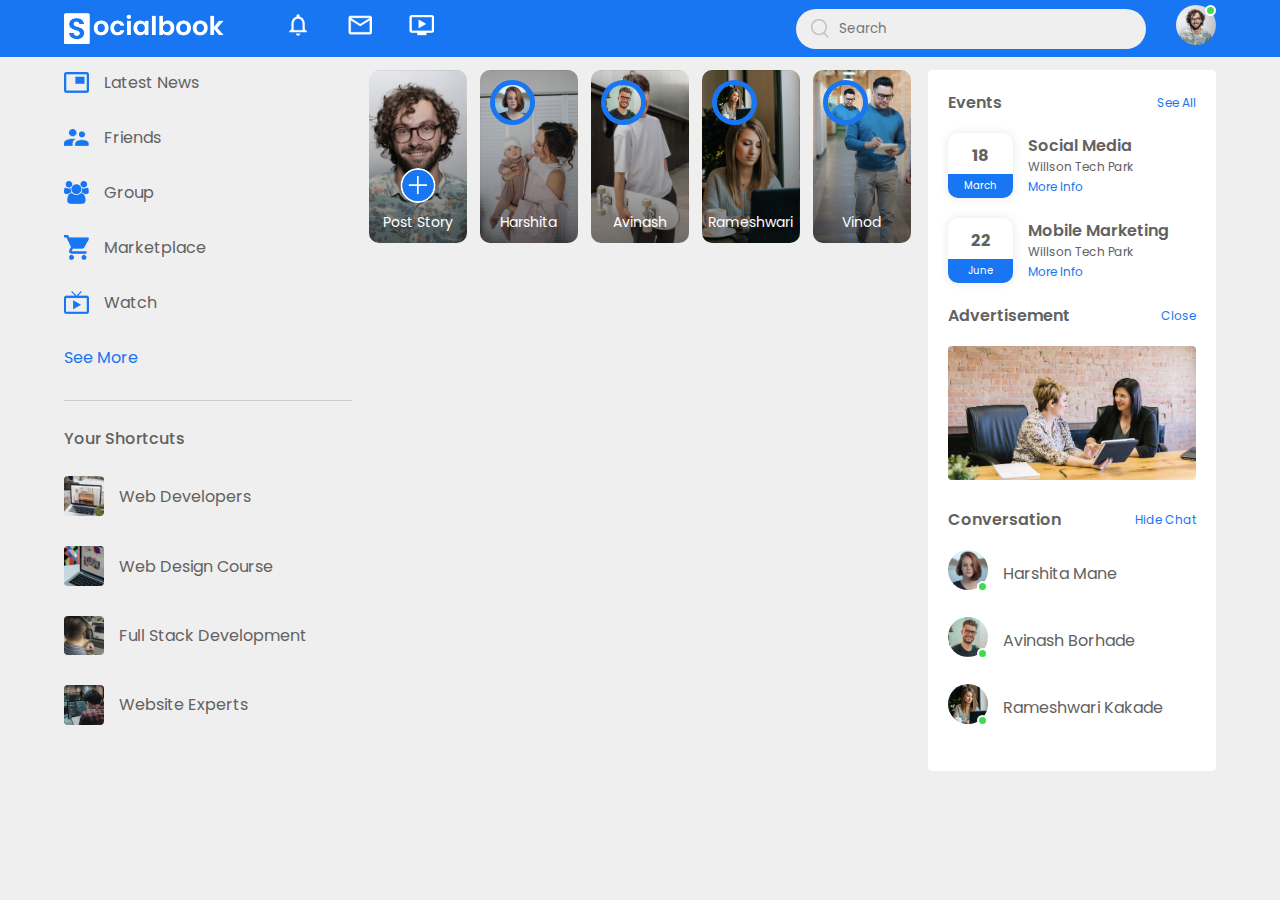
==== index.html @ 6b2300fd "First Commit" ====
<!DOCTYPE html>
<html lang="en">

<head>
    <meta charset="UTF-8">
    <meta name="viewport" content="width=device-width, initial-scale=1.0">
    <title>socialBook_DD</title>
    <link rel="stylesheet" href="style.css">
    <link rel="preconnect" href="https://fonts.googleapis.com">
    <link rel="preconnect" href="https://fonts.gstatic.com" crossorigin>
    <link
        href="https://fonts.googleapis.com/css2?family=Poppins:ital,wght@0,100;0,200;0,300;0,400;0,500;0,600;0,700;0,800;0,900;1,100;1,200;1,300;1,400;1,500;1,600;1,700;1,800;1,900&display=swap"
        rel="stylesheet">
    <link rel="stylesheet" href="https://cdnjs.cloudflare.com/ajax/libs/font-awesome/6.5.2/css/all.min.css"
        integrity="sha512-SnH5WK+bZxgPHs44uWIX+LLJAJ9/2PkPKZ5QiAj6Ta86w+fsb2TkcmfRyVX3pBnMFcV7oQPJkl9QevSCWr3W6A=="
        crossorigin="anonymous" referrerpolicy="no-referrer" />
</head>

<body>
    <!-- TOP NAVIGATION BAR -->
    <nav>
        <div class="nav-left">
            <img src="images/logo.png" class="logo">
            <ul>
                <li><img src="images/notification.png"></li>
                <li><img src="images/inbox.png"></li>
                <li><img src="images/video.png"></li>
            </ul>
        </div>
        <div class="nav-right">
            <div class="search-box">
                <img src="images/search.png">
                <input type="text" placeholder="Search">
            </div>
            <div class="nav-user-icon online">
                <img src="images/profile-pic.png">
            </div>
        </div>
    </nav>

    <!-- MAIN CONTAINER -->
    <div class="container">


        <!-- LEFT-SIDEBAR -->
        <div class="left-sidebar">
            <div class="imp-links">
                <a href="#"><img src="images/news.png">Latest News</a>
                <a href="#"><img src="images/friends.png">Friends</a>
                <a href="#"><img src="images/group.png">Group</a>
                <a href="#"><img src="images/marketplace.png">Marketplace</a>
                <a href="#"><img src="images/watch.png">Watch</a>
                <a href="#">See More</a>
            </div>
            <div class="shortcut-links">
                <p>Your Shortcuts</p>
                <a href="#"><img src="images/shortcut-1.png">Web Developers</a>
                <a href="#"><img src="images/shortcut-2.png">Web Design Course</a>
                <a href="#"><img src="images/shortcut-3.png">Full Stack Development</a>
                <a href="#"><img src="images/shortcut-4.png">Website Experts</a>
            </div>
        </div>


        <!-- MAIN-CONTENT -->
        <div class="main-content">
            <div class="story-gallery">
                <div class="story story1">
                    <img src="images/upload.png">
                    <p>Post Story</p>
                </div>
                <div class="story story2">
                    <img src="images/member-1.png">
                    <p>Harshita</p>
                </div>
                <div class="story story3">
                    <img src="images/member-2.png">
                    <p>Avinash</p>
                </div>
                <div class="story story4">
                    <img src="images/member-3.png">
                    <p>Rameshwari</p>
                </div>
                <div class="story story5">
                    <img src="images/member-4.png">
                    <p>Vinod</p>
                </div>
            </div>
        </div>


        <!-- RIGHT-SIDEBAR -->
        <div class="right-sidebar">

            <div class="sidebar-title">
                <h4>Events</h4>
                <a href="#">See All</a>
            </div>
            <div class="event">
                <div class="left-event">
                    <h3>18</h3>
                    <span>March</span>
                </div>
                <div class="right-event">
                    <h4>Social Media</h4>
                    <p><i class="fa-solid fa-location-dot"></i> Willson Tech Park</p>
                    <a href="#">More Info</a>
                </div>
            </div>
            <div class="event">
                <div class="left-event">
                    <h3>22</h3>
                    <span>June</span>
                </div>
                <div class="right-event">
                    <h4>Mobile Marketing</h4>
                    <p><i class="fa-solid fa-location-dot"></i> Willson Tech Park</p>
                    <a href="#">More Info</a>
                </div>
            </div>

            <div class="sidebar-title">
                <h4>Advertisement</h4>
                <a href="#">Close</a>
            </div>
            <img src="images/advertisement.png" class="sidebar-ads">

            <div class="sidebar-title">
                <h4>Conversation</h4>
                <a href="#">Hide Chat</a>
            </div>
            <div class="online-list">
                <div class="online">
                    <img src="images/member-1.png">
                </div>
                <p>Harshita Mane</p>
            </div>
            <div class="online-list">
                <div class="online">
                    <img src="images/member-2.png">
                </div>
                <p>Avinash Borhade</p>
            </div>
            <div class="online-list">
                <div class="online">
                    <img src="images/member-3.png">
                </div>
                <p>Rameshwari Kakade</p>
            </div>

        </div>
    </div>




</body>

</html>
---- style.css ----
*{
    margin: 0;
    padding: 0;
    font-family: 'Poppins',sans-serif;
    box-sizing: border-box;
}

body{
    background: #efefef;
}

/* TOP NAVIGATION BAR */

nav{
    display: flex;
    align-items: center;
    justify-content: space-between;
    background: #1876f2;
    padding: 5px 5%;
    position: sticky;
    top: 0;
    z-index: 100;
}

.logo{
    width: 160px;
    margin-right: 45px;
}

.nav-left,.nav-right{
    display: flex;
    align-items: center;
}

.nav-left ul li{
    list-style: none;
    display: inline-block;
}

.nav-left ul li img{
    width: 28px;
    margin: 0 15px;
}

.nav-user-icon img{
    width: 40px;
    border-radius: 50%;
    cursor: pointer;
}

.nav-user-icon{
    margin-left: 30px;
}

.search-box{
    background: #efefef;
    width: 350px;
    border-radius: 20px;
    display: flex;
    align-items: center;
    padding: 0 15px;
}

.search-box img{
    width: 18px;
}

.search-box input{
    width: 100%;
    background: transparent;
    padding: 10px;
    outline: none;
    border: 0;
}

.online{
    position: relative;
}

.online::after{
    content: '';
    width: 7px;
    height: 7px;
    border: 2px solid #fff;
    border-radius: 50%;
    background: #41db51;
    position: absolute;
    top: 0;
    right: 0;
}

/* MAIN CONTAINER */

.container{
    display: flex;
    justify-content: space-between;
    padding: 13px 5%;
}


.left-sidebar{
    /* background: #cbdffa; */
    flex-basis: 25%;
    position: sticky;
    top: 70px;
    /* height: 100vh; */
    align-self: flex-start;
}

.right-sidebar{
    /* background: #cbdffa; */
    background: #fff;
    flex-basis: 25%;
    position: sticky;
    top: 70px;
    /* height: 100vh; */
    align-self: flex-start;
    padding: 20px;
    border-radius: 4px;
    color: #626262;
}

.main-content{
    flex-basis: 47%;
}

/* LEFT SIDEBAR */

.imp-links a, .shortcut-links a{
    text-decoration: none;
    display: flex;
    align-items: center;
    margin-bottom: 30px;
    color: #626262;
    width: fit-content;
}

.imp-links a img{
    margin-right: 15px;
    width: 25px;
}

.imp-links a:last-child{
    color: #1876f2;
}

.imp-links{
    border-bottom: 1px solid #ccc;
}

.shortcut-links a img{
    width: 40px;
    border-radius: 4px;
    margin-right: 15px;
}

.shortcut-links p{
    margin: 25px 0;
    color: #626262;
    font-weight: 500;
}


/* RIGHT SIDEBAR */


.sidebar-title{
    display: flex;
    align-items: center;
    justify-content: space-between;
    margin-bottom: 18px;
}

.right-sidebar h4{
    font-weight: 600;
    font-size: 16px;
}

.sidebar-title a{
    text-decoration: none;
    color: #1876f2;
    font-size: 12px;
}

.event{
    display: flex;
    font-size: 14px;
    margin-bottom: 20px;
}

.left-event{
    border-radius: 10px;
    height: 65px;
    width: 65px;
    margin-right: 15px;
    padding-top: 10px;
    text-align: center;
    position: relative;
    overflow: hidden;
    box-shadow: 0 0 10px rgba(0, 0, 0, 0.1);
}

.event p{
    font-size: 12px;
}

.event a{
    font-size: 12px;
    text-decoration: none;
    color: #1876f2;
}

.left-event span{
    position: absolute;
    bottom: 0;
    left: 0;
    width: 100%;
    background: #1876f2;
    color: #fff;
    font-size: 10px;
    padding: 4px 0;
}

.sidebar-ads{
    width: 100%;
    margin-bottom: 20px;
    border-radius: 4px;
}

.online-list{
    display: flex;
    align-items: center;
    margin-bottom: 20px;
}

.online-list .online img{
    width: 40px;
    border-radius: 50%;
}

.online-list .online{
    width: 40px;
    border-radius: 50%;
    margin-right: 15px;
}

.online-list .online::after{
    top: unset;
    bottom: 5px;
}


/* MAIN CONTENT */


.story-gallery{
    display: flex;
    justify-content: space-between;
    margin-bottom: 20px;
}

.story{
    flex-basis: 18%;
    padding-top: 32%;
    position: relative;
    /* background-image: linear-gradient(transparent,rgba(0,0,0,0.5)) ,url(images/status-1.png); */
    background-position: center;
    background-size: cover;
    border-radius: 10px;
}

.story img{
    position: absolute;
    width: 45px;
    border-radius: 50%;
    top: 10px;
    left: 10px;
    border: 5px solid #1876f2;
}

.story p{
    position: absolute;
    bottom: 10px;
    width: 100%;
    text-align: center;
    color: white;
    font-size: 14px;
}

.story1{
    background-image: linear-gradient(transparent,rgba(0,0,0,0.5)) ,url(images/status-1.png);
}
.story2{
    background-image: linear-gradient(transparent,rgba(0,0,0,0.5)) ,url(images/status-2.png);
}
.story3{
    background-image: linear-gradient(transparent,rgba(0,0,0,0.5)) ,url(images/status-3.png);
}
.story4{
    background-image: linear-gradient(transparent,rgba(0,0,0,0.5)) ,url(images/status-4.png);
}
.story5{
    background-image: linear-gradient(transparent,rgba(0,0,0,0.5)) ,url(images/status-5.png);
}

.story.story1 img{
    top: unset;
    left: unset;
    left: 50%;
    bottom: 40px;
    transform: translateX(-50%);
    border: 0;
    width: 35px;
}
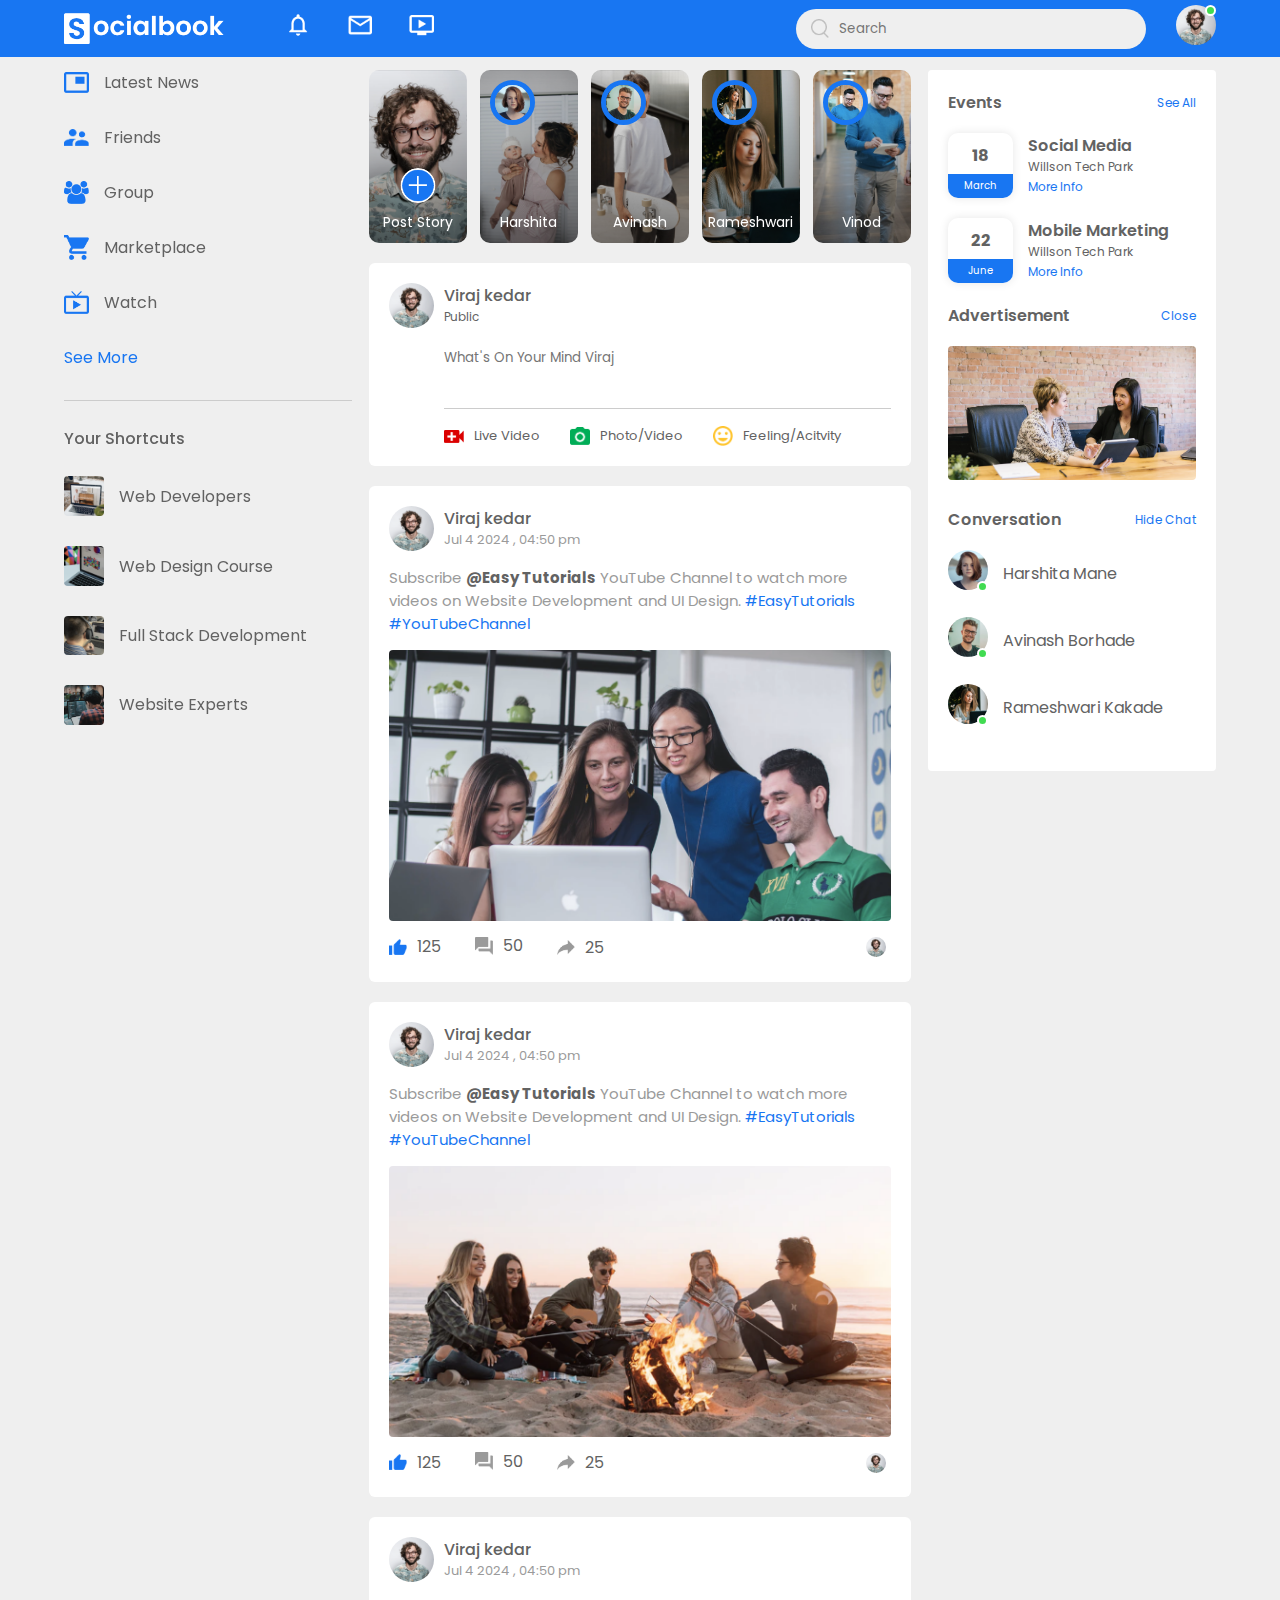
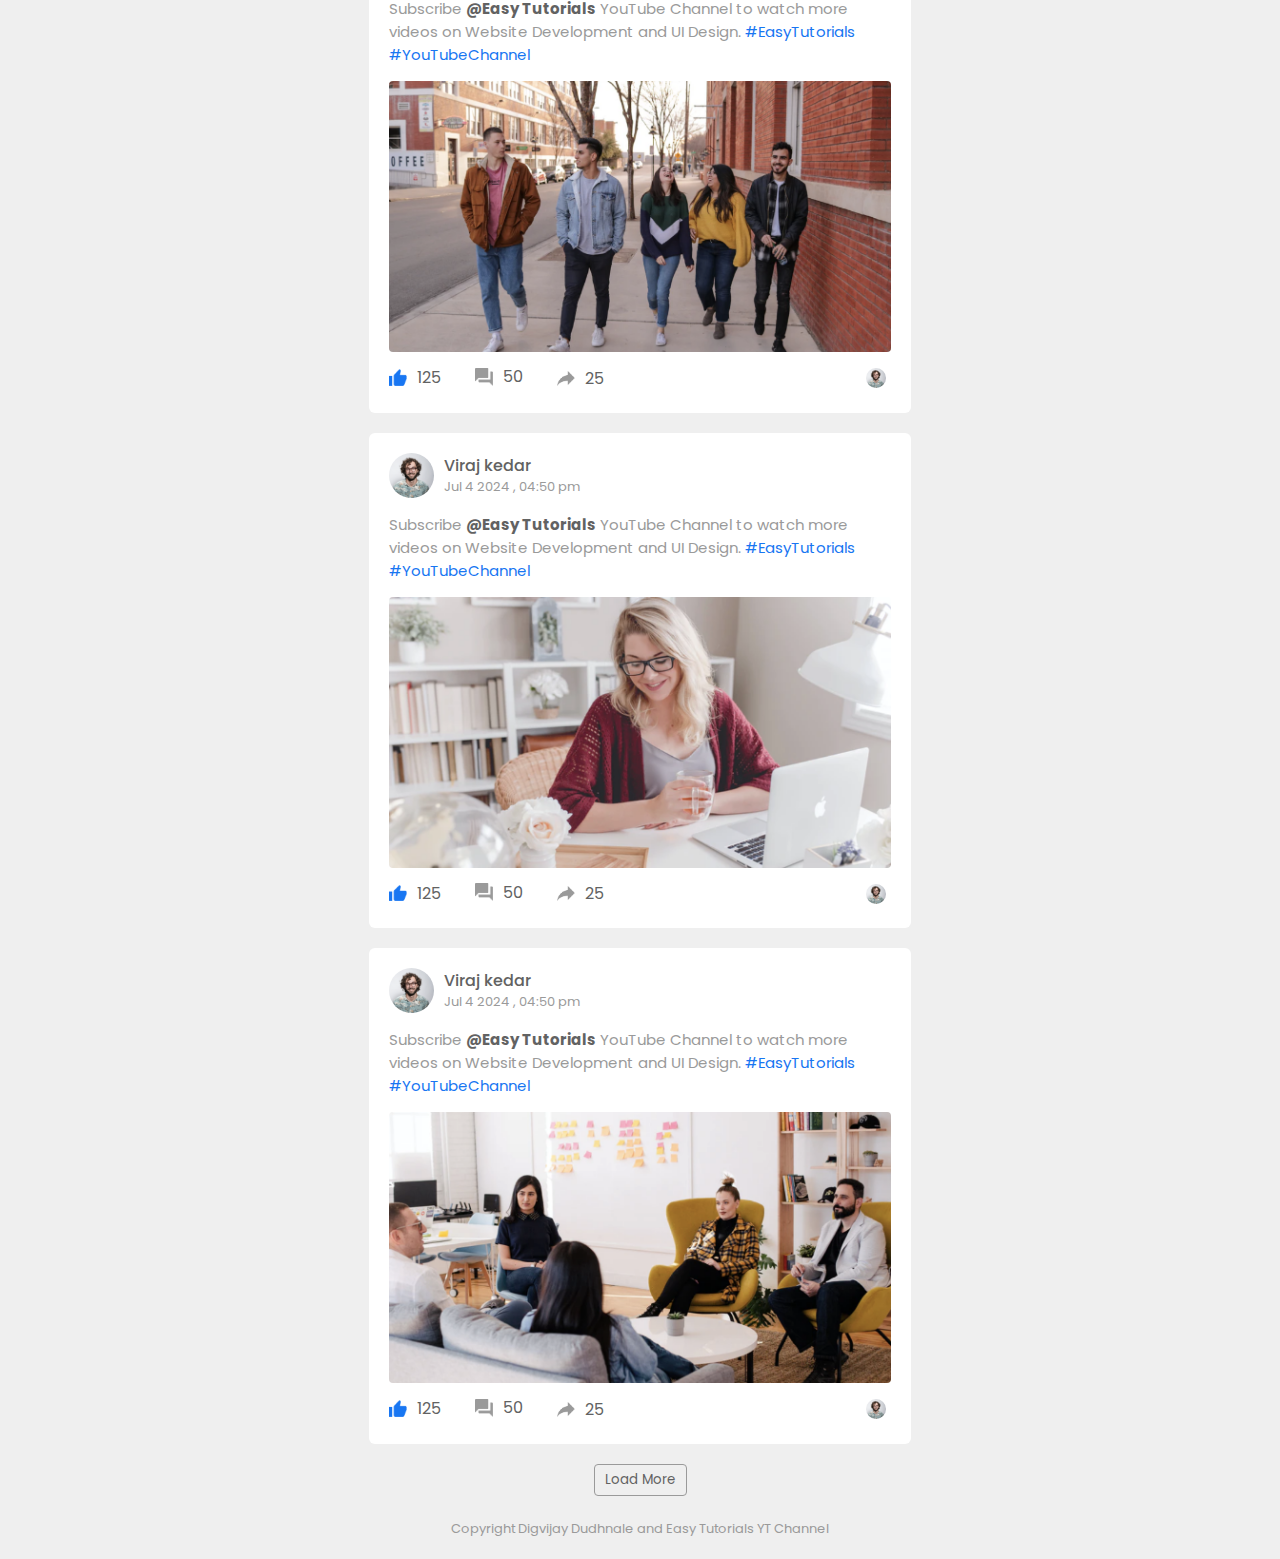
==== commit 85c1595f: "work on main content" ====
--- a/index.html
+++ b/index.html
@@ -19,6 +19,7 @@
 <body>
     <!-- TOP NAVIGATION BAR -->
     <nav>
+
         <div class="nav-left">
             <img src="images/logo.png" class="logo">
             <ul>
@@ -27,15 +28,20 @@
                 <li><img src="images/video.png"></li>
             </ul>
         </div>
+
         <div class="nav-right">
+
             <div class="search-box">
                 <img src="images/search.png">
                 <input type="text" placeholder="Search">
             </div>
+
             <div class="nav-user-icon online">
                 <img src="images/profile-pic.png">
             </div>
-        </div>
+
+        </div>
+
     </nav>
 
     <!-- MAIN CONTAINER -->
@@ -44,6 +50,7 @@
 
         <!-- LEFT-SIDEBAR -->
         <div class="left-sidebar">
+
             <div class="imp-links">
                 <a href="#"><img src="images/news.png">Latest News</a>
                 <a href="#"><img src="images/friends.png">Friends</a>
@@ -52,6 +59,7 @@
                 <a href="#"><img src="images/watch.png">Watch</a>
                 <a href="#">See More</a>
             </div>
+
             <div class="shortcut-links">
                 <p>Your Shortcuts</p>
                 <a href="#"><img src="images/shortcut-1.png">Web Developers</a>
@@ -59,12 +67,15 @@
                 <a href="#"><img src="images/shortcut-3.png">Full Stack Development</a>
                 <a href="#"><img src="images/shortcut-4.png">Website Experts</a>
             </div>
+
         </div>
 
 
         <!-- MAIN-CONTENT -->
         <div class="main-content">
+
             <div class="story-gallery">
+
                 <div class="story story1">
                     <img src="images/upload.png">
                     <p>Post Story</p>
@@ -85,7 +96,201 @@
                     <img src="images/member-4.png">
                     <p>Vinod</p>
                 </div>
-            </div>
+
+            </div>
+
+            <div class="write-post-container">
+
+                <div class="user-profile">
+                    <img src="images/profile-pic.png">
+                    <div>
+                        <p>Viraj kedar</p>
+                        <small>Public <i class="fa-solid fa-caret-down"></i></small>
+                    </div>
+                </div>
+
+                <div class="post-input-container">
+                    <textarea rows="3" placeholder="What's On Your Mind Viraj"></textarea>
+                    <div class="add-post-links">
+                        <a href=""><img src="images/live-video.png">Live Video</a>
+                        <a href=""><img src="images/photo.png">Photo/Video</a>
+                        <a href=""><img src="images/feeling.png">Feeling/Acitvity</a>
+                    </div>
+                </div>
+
+            </div>
+
+            <div class="post-container">
+
+                <div class="post-row">
+
+                    <div class="user-profile">
+                        <img src="images/profile-pic.png">
+                        <div>
+                            <p>Viraj kedar</p>
+                            <span>Jul 4 2024 , 04:50 pm</span>
+                        </div>
+                    </div>
+
+                    <a href="#"><i class="fa-solid fa-ellipsis-vertical"></i></a>
+                </div>
+
+                <p class="post-text">Subscribe <span>@Easy Tutorials</span> YouTube Channel to watch more videos on Website Development and UI Design. <a href="#">#EasyTutorials</a> <a href="#">#YouTubeChannel</a></p>
+                <img src="images/feed-image-1.png" class="post-img">
+
+                <div class="post-row">
+
+                    <div class="activity-icons">
+                        <div><img src="images/like-blue.png">125</div>
+                        <div><img src="images/comments.png">50</div>
+                        <div><img src="images/share.png">25</div>
+                    </div>
+
+                    <div class="post-profile-icon">
+                        <img src="images/profile-pic.png"><i class="fa-solid fa-caret-down"></i>
+                    </div>
+                    
+                </div>
+
+            </div>
+
+            <div class="post-container">
+
+                <div class="post-row">
+
+                    <div class="user-profile">
+                        <img src="images/profile-pic.png">
+                        <div>
+                            <p>Viraj kedar</p>
+                            <span>Jul 4 2024 , 04:50 pm</span>
+                        </div>
+                    </div>
+
+                    <a href="#"><i class="fa-solid fa-ellipsis-vertical"></i></a>
+                </div>
+
+                <p class="post-text">Subscribe <span>@Easy Tutorials</span> YouTube Channel to watch more videos on Website Development and UI Design. <a href="#">#EasyTutorials</a> <a href="#">#YouTubeChannel</a></p>
+                <img src="images/feed-image-2.png" class="post-img">
+
+                <div class="post-row">
+
+                    <div class="activity-icons">
+                        <div><img src="images/like-blue.png">125</div>
+                        <div><img src="images/comments.png">50</div>
+                        <div><img src="images/share.png">25</div>
+                    </div>
+
+                    <div class="post-profile-icon">
+                        <img src="images/profile-pic.png"><i class="fa-solid fa-caret-down"></i>
+                    </div>
+
+                </div>
+
+            </div>
+
+            <div class="post-container">
+
+                <div class="post-row">
+
+                    <div class="user-profile">
+                        <img src="images/profile-pic.png">
+                        <div>
+                            <p>Viraj kedar</p>
+                            <span>Jul 4 2024 , 04:50 pm</span>
+                        </div>
+                    </div>
+
+                    <a href="#"><i class="fa-solid fa-ellipsis-vertical"></i></a>
+                </div>
+
+                <p class="post-text">Subscribe <span>@Easy Tutorials</span> YouTube Channel to watch more videos on Website Development and UI Design. <a href="#">#EasyTutorials</a> <a href="#">#YouTubeChannel</a></p>
+                <img src="images/feed-image-3.png" class="post-img">
+
+                <div class="post-row">
+
+                    <div class="activity-icons">
+                        <div><img src="images/like-blue.png">125</div>
+                        <div><img src="images/comments.png">50</div>
+                        <div><img src="images/share.png">25</div>
+                    </div>
+
+                    <div class="post-profile-icon">
+                        <img src="images/profile-pic.png"><i class="fa-solid fa-caret-down"></i>
+                    </div>
+
+                </div>
+
+            </div>
+
+            <div class="post-container">
+
+                <div class="post-row">
+
+                    <div class="user-profile">
+                        <img src="images/profile-pic.png">
+                        <div>
+                            <p>Viraj kedar</p>
+                            <span>Jul 4 2024 , 04:50 pm</span>
+                        </div>
+                    </div>
+
+                    <a href="#"><i class="fa-solid fa-ellipsis-vertical"></i></a>
+                </div>
+
+                <p class="post-text">Subscribe <span>@Easy Tutorials</span> YouTube Channel to watch more videos on Website Development and UI Design. <a href="#">#EasyTutorials</a> <a href="#">#YouTubeChannel</a></p>
+                <img src="images/feed-image-4.png" class="post-img">
+
+                <div class="post-row">
+
+                    <div class="activity-icons">
+                        <div><img src="images/like-blue.png">125</div>
+                        <div><img src="images/comments.png">50</div>
+                        <div><img src="images/share.png">25</div>
+                    </div>
+
+                    <div class="post-profile-icon">
+                        <img src="images/profile-pic.png"><i class="fa-solid fa-caret-down"></i>
+                    </div>
+
+                </div>
+
+            </div>
+
+            <div class="post-container">
+
+                <div class="post-row">
+
+                    <div class="user-profile">
+                        <img src="images/profile-pic.png">
+                        <div>
+                            <p>Viraj kedar</p>
+                            <span>Jul 4 2024 , 04:50 pm</span>
+                        </div>
+                    </div>
+
+                    <a href="#"><i class="fa-solid fa-ellipsis-vertical"></i></a>
+                </div>
+
+                <p class="post-text">Subscribe <span>@Easy Tutorials</span> YouTube Channel to watch more videos on Website Development and UI Design. <a href="#">#EasyTutorials</a> <a href="#">#YouTubeChannel</a></p>
+                <img src="images/feed-image-5.png" class="post-img">
+
+                <div class="post-row">
+
+                    <div class="activity-icons">
+                        <div><img src="images/like-blue.png">125</div>
+                        <div><img src="images/comments.png">50</div>
+                        <div><img src="images/share.png">25</div>
+                    </div>
+
+                    <div class="post-profile-icon">
+                        <img src="images/profile-pic.png"><i class="fa-solid fa-caret-down"></i>
+                    </div>
+
+                </div>
+
+            </div>
+
+            <button type="button" class="load-more-btn">Load More</button>
         </div>
 
 
@@ -151,8 +356,11 @@
         </div>
     </div>
 
-
-
+    <!-- FOOTER -->
+
+    <div class="footer">
+        <p>Copyright Digvijay Dudhnale and Easy Tutorials YT Channel</p>
+    </div>
 
 </body>
 
--- a/style.css
+++ b/style.css
@@ -313,23 +313,176 @@
     width: 35px;
 }
 
-
-
-
-
-
-
-
-
-
-
-
-
-
-
-
-
-
-
-
-
+.write-post-container{
+    width: 100%;
+    background: #fff;
+    border-radius: 6px;
+    padding: 20px;
+    color: #626262;
+}
+
+.user-profile{
+    display: flex;
+    align-items: center;
+}
+
+.user-profile img{
+    width: 45px;
+    border-radius: 50%;
+    margin-right: 10px;
+}
+
+.user-profile p{
+    margin-bottom: -5px;
+    font-weight: 500;
+    color: #626262;
+}
+
+.user-profile small{
+    font-size: 12px;
+}
+
+.user-profile .fa-solid{
+    cursor: pointer;
+}
+
+.post-input-container{
+    padding-left: 55px;
+    padding-top: 20px;
+}
+
+.post-input-container textarea{
+    width: 100%;
+    border: 0;
+    outline: 0;
+    border-bottom: 1px solid #ccc;
+    background: transparent;
+    resize: none;
+}
+
+.add-post-links{
+    display: flex;
+    margin-top: 10px;
+}
+
+.add-post-links a{
+    text-decoration: none;
+    display: flex;
+    align-items: center;
+    color: #626262;
+    margin-right: 30px;
+    font-size: 13px;
+}
+
+.add-post-links a img{
+    width: 20px;
+    margin-right: 10px;
+}
+
+.post-container{
+    width: 100%;
+    background: #fff;
+    border-radius: 6px;
+    padding: 20px;
+    color: #626262;
+    margin: 20px 0;
+}
+
+.user-profile span{
+    font-size: 13px;
+    color: #9a9a9a;
+}
+
+.post-text{
+    color: #9a9a9a;
+    margin: 15px 0;
+    font-size: 15px;
+}
+
+.post-text span{
+    font-size: 15px;
+    color: #626262;
+    font-weight: 700;
+}
+
+.post-text a{
+    color: #1876f2;
+    text-decoration: none;
+}
+
+.post-img{
+    width: 100%;
+    border-radius: 4px;
+    margin-bottom: 5px;
+}
+
+.post-row{
+    display: flex;
+    align-items: center;
+    justify-content: space-between;
+}
+
+.activity-icons div img{
+    width: 18px;
+    margin-right: 10px;
+}
+
+.activity-icons div{
+    display: inline-flex;
+    align-items: center;
+    margin-right: 30px;
+}
+
+.post-profile-icon{
+    display: flex;
+    align-items: center;
+}
+
+.post-profile-icon img{
+    width: 20px;
+    border-radius: 50%;
+    margin-right: 5px;
+}
+
+.post-row a{
+    color: #9a9a9a;
+}
+
+.load-more-btn{
+    display: block;
+    margin: auto;
+    padding: 5px 10px;
+    cursor: pointer;
+    border: 1px solid #9a9a9a;
+    color: #626262;
+    background: transparent;
+    border-radius: 4px;
+}
+
+/* FOOTER */
+.footer{
+    text-align: center;
+    color: #9a9a9a;
+    padding: 10px 0 20px;
+    font-size: 13px;
+}
+
+
+
+
+
+
+
+
+
+
+
+
+
+
+
+
+
+
+
+
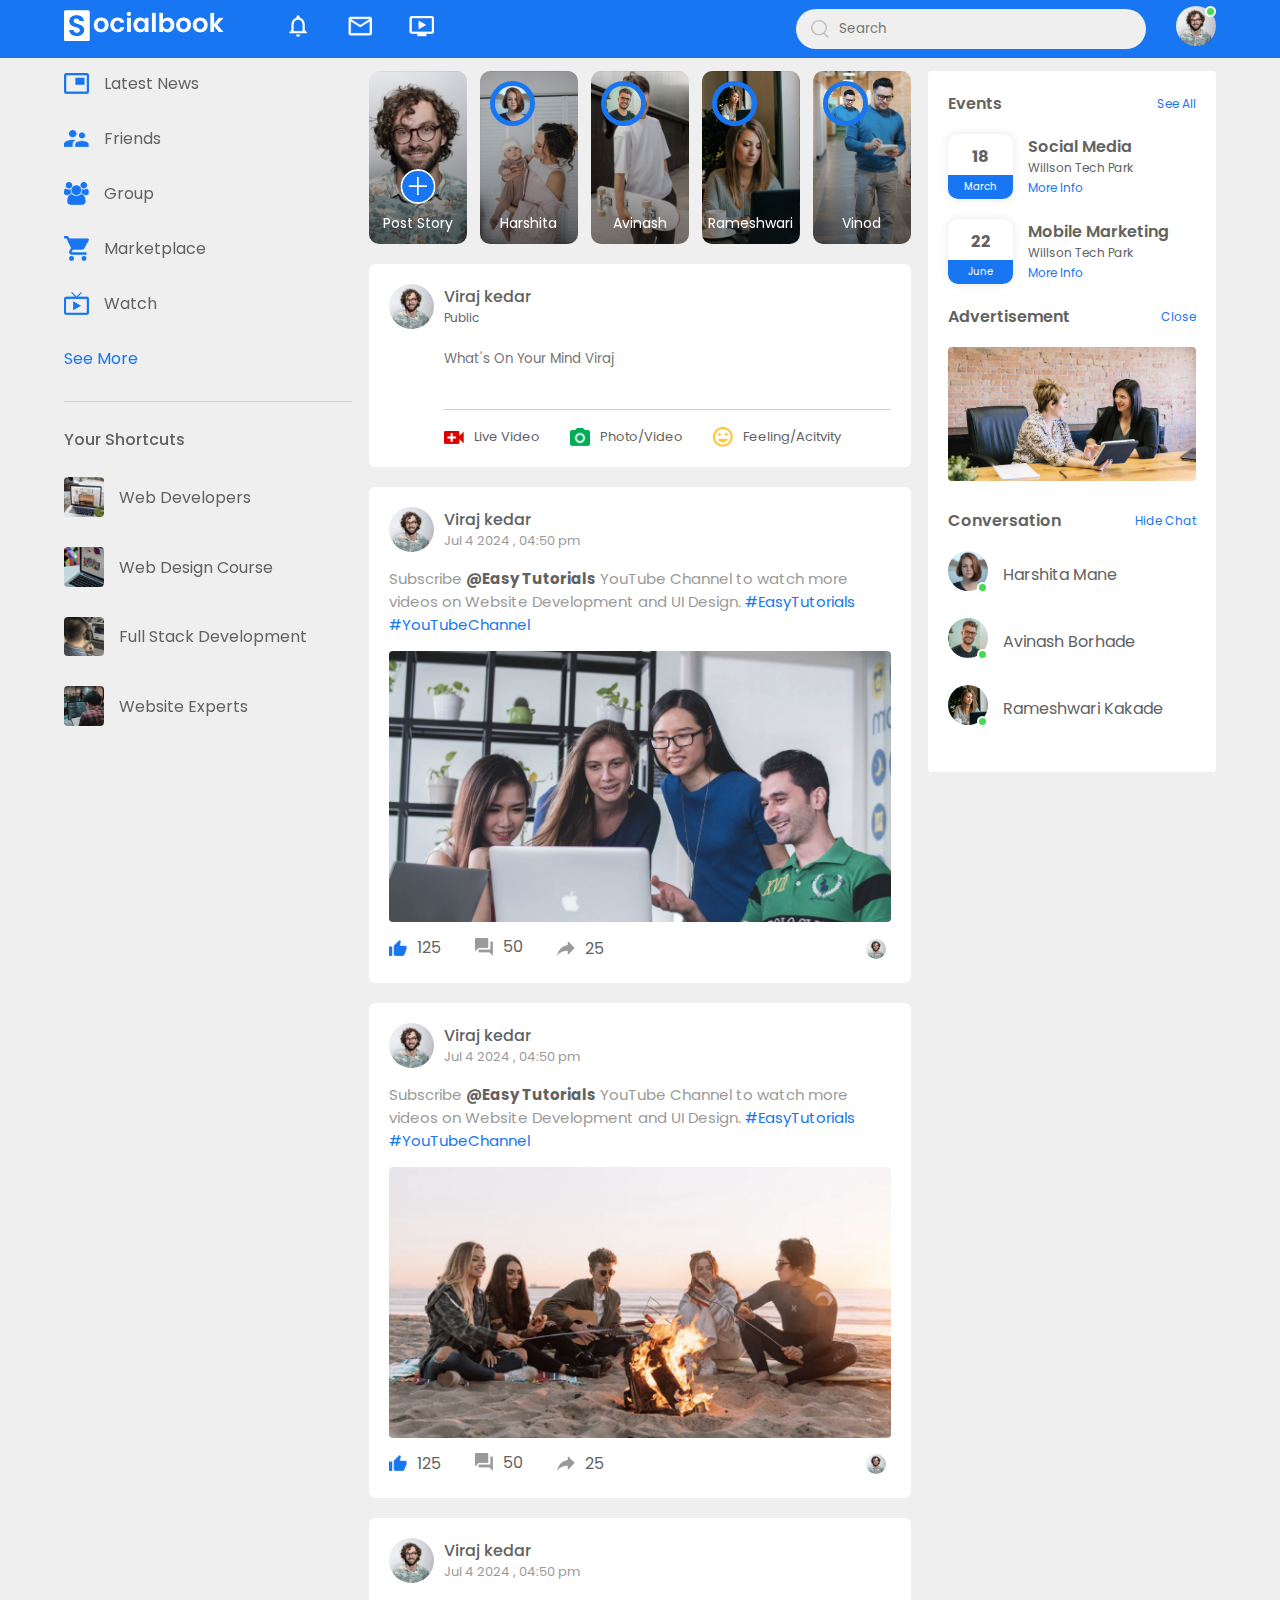
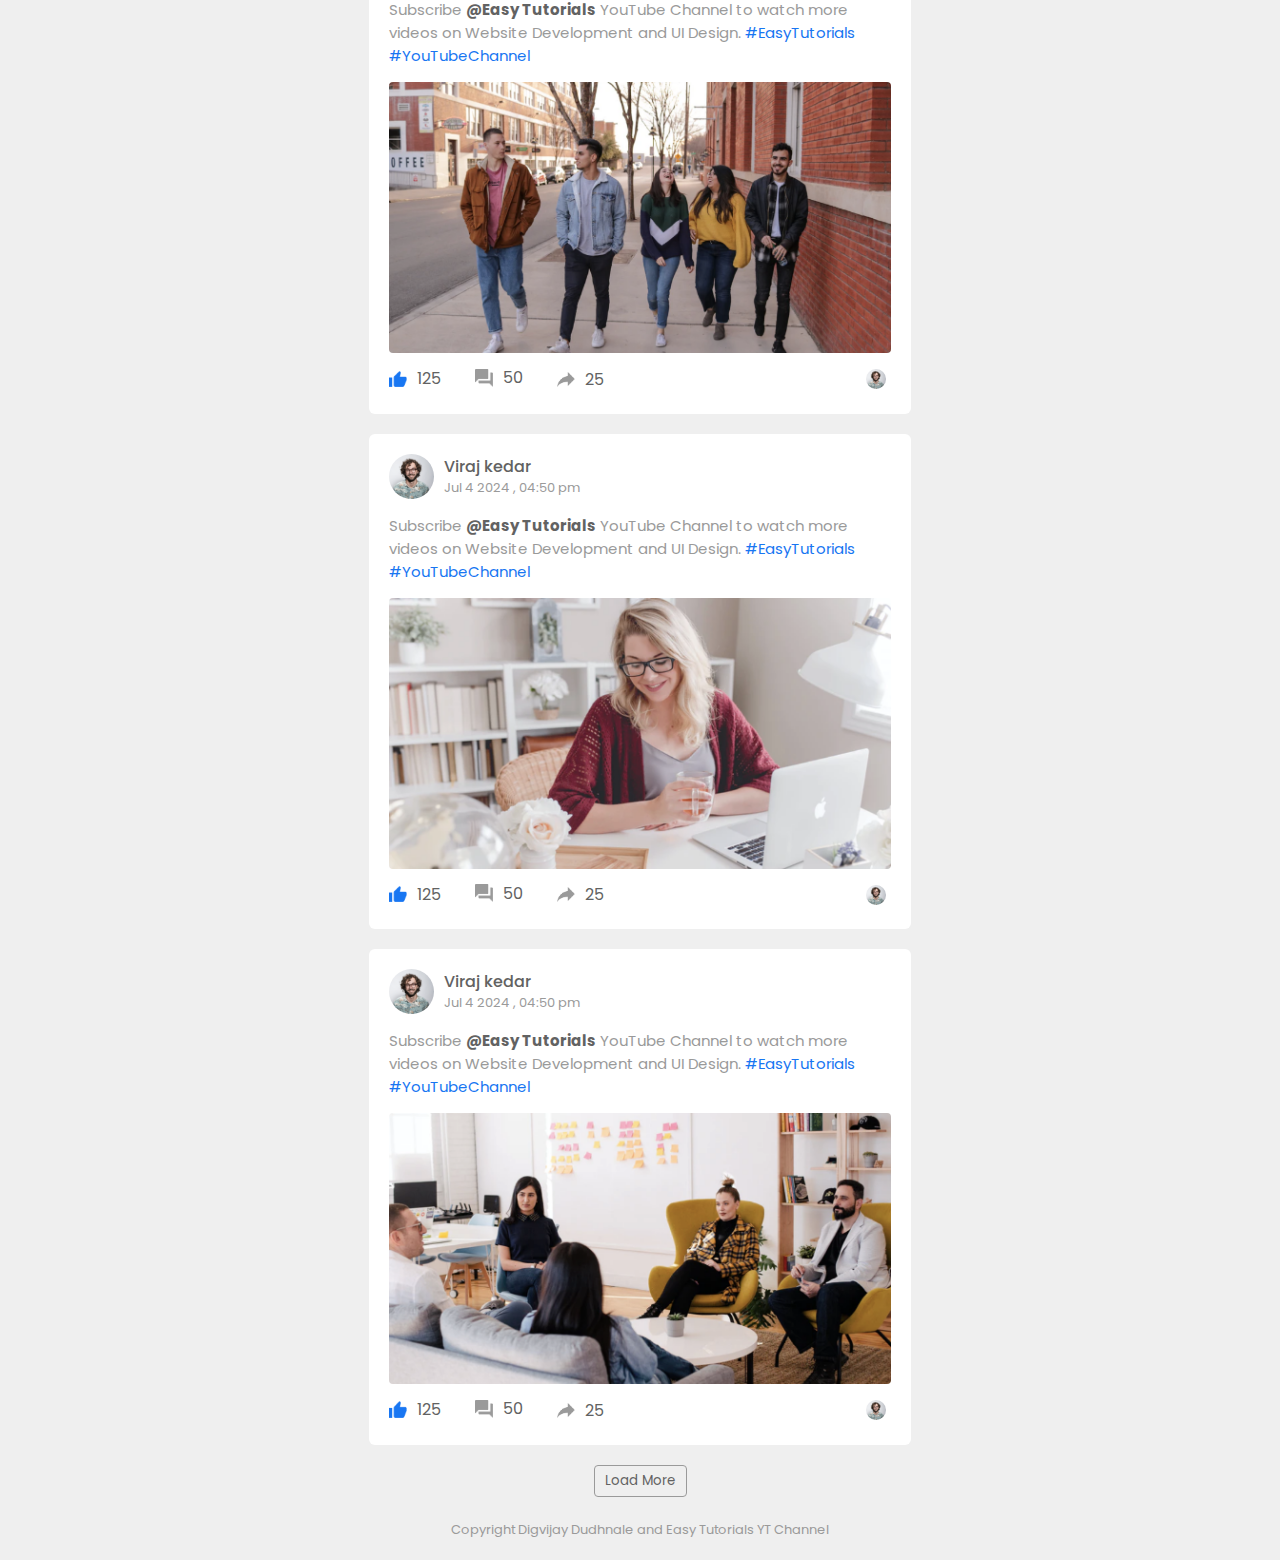
==== commit a4bdaaa7: "Responsive Design for smaller screen devices" ====
--- a/index.html
+++ b/index.html
@@ -14,6 +14,7 @@
     <link rel="stylesheet" href="https://cdnjs.cloudflare.com/ajax/libs/font-awesome/6.5.2/css/all.min.css"
         integrity="sha512-SnH5WK+bZxgPHs44uWIX+LLJAJ9/2PkPKZ5QiAj6Ta86w+fsb2TkcmfRyVX3pBnMFcV7oQPJkl9QevSCWr3W6A=="
         crossorigin="anonymous" referrerpolicy="no-referrer" />
+    <script src="script.js" defer></script>
 </head>
 
 <body>
@@ -21,7 +22,7 @@
     <nav>
 
         <div class="nav-left">
-            <img src="images/logo.png" class="logo">
+            <a href=""><img src="images/logo.png" class="logo"></a>
             <ul>
                 <li><img src="images/notification.png"></li>
                 <li><img src="images/inbox.png"></li>
@@ -36,8 +37,55 @@
                 <input type="text" placeholder="Search">
             </div>
 
-            <div class="nav-user-icon online">
+            <div class="nav-user-icon online" onclick="settingsMenuToggle()">
                 <img src="images/profile-pic.png">
+            </div>
+
+        </div>
+
+        <!-- DROPDOWN MENU -->
+        <div class="settings-menu">
+
+            <div id="dark-btn">
+                <span></span>
+            </div>
+
+            <div class="settings-menu-inner">
+
+                <div class="user-profile">
+                    <img src="images/profile-pic.png">
+                    <div>
+                        <p>Viraj kedar</p>
+                        <a href="profile.html">See Your Profile</a>
+                    </div>
+                </div>
+                <hr>
+                <div class="user-profile">
+                    <img src="images/feedback.png">
+                    <div>
+                        <p>Give Feedback</p>
+                        <a href="#">Help us to improve the new design</a>
+                    </div>
+                </div>
+                <hr>
+
+                <div class="settings-links">
+                    <img src="images/setting.png" class="settings-icon">
+                    <a href="#">Settings & Privacy <img src="images/arrow.png" width="10px"></a>
+                </div>
+                <div class="settings-links">
+                    <img src="images/help.png" class="settings-icon">
+                    <a href="#">Help & Support <img src="images/arrow.png" width="10px"></a>
+                </div>
+                <div class="settings-links">
+                    <img src="images/display.png" class="settings-icon">
+                    <a href="#">Display & Accessibility <img src="images/arrow.png" width="10px"></a>
+                </div>
+                <div class="settings-links">
+                    <img src="images/logout.png" class="settings-icon">
+                    <a href="#">Logout <img src="images/arrow.png" width="10px"></a>
+                </div>
+
             </div>
 
         </div>
@@ -135,7 +183,9 @@
                     <a href="#"><i class="fa-solid fa-ellipsis-vertical"></i></a>
                 </div>
 
-                <p class="post-text">Subscribe <span>@Easy Tutorials</span> YouTube Channel to watch more videos on Website Development and UI Design. <a href="#">#EasyTutorials</a> <a href="#">#YouTubeChannel</a></p>
+                <p class="post-text">Subscribe <span>@Easy Tutorials</span> YouTube Channel to watch more videos on
+                    Website Development and UI Design. <a href="#">#EasyTutorials</a> <a href="#">#YouTubeChannel</a>
+                </p>
                 <img src="images/feed-image-1.png" class="post-img">
 
                 <div class="post-row">
@@ -149,7 +199,7 @@
                     <div class="post-profile-icon">
                         <img src="images/profile-pic.png"><i class="fa-solid fa-caret-down"></i>
                     </div>
-                    
+
                 </div>
 
             </div>
@@ -169,7 +219,9 @@
                     <a href="#"><i class="fa-solid fa-ellipsis-vertical"></i></a>
                 </div>
 
-                <p class="post-text">Subscribe <span>@Easy Tutorials</span> YouTube Channel to watch more videos on Website Development and UI Design. <a href="#">#EasyTutorials</a> <a href="#">#YouTubeChannel</a></p>
+                <p class="post-text">Subscribe <span>@Easy Tutorials</span> YouTube Channel to watch more videos on
+                    Website Development and UI Design. <a href="#">#EasyTutorials</a> <a href="#">#YouTubeChannel</a>
+                </p>
                 <img src="images/feed-image-2.png" class="post-img">
 
                 <div class="post-row">
@@ -203,7 +255,9 @@
                     <a href="#"><i class="fa-solid fa-ellipsis-vertical"></i></a>
                 </div>
 
-                <p class="post-text">Subscribe <span>@Easy Tutorials</span> YouTube Channel to watch more videos on Website Development and UI Design. <a href="#">#EasyTutorials</a> <a href="#">#YouTubeChannel</a></p>
+                <p class="post-text">Subscribe <span>@Easy Tutorials</span> YouTube Channel to watch more videos on
+                    Website Development and UI Design. <a href="#">#EasyTutorials</a> <a href="#">#YouTubeChannel</a>
+                </p>
                 <img src="images/feed-image-3.png" class="post-img">
 
                 <div class="post-row">
@@ -237,7 +291,9 @@
                     <a href="#"><i class="fa-solid fa-ellipsis-vertical"></i></a>
                 </div>
 
-                <p class="post-text">Subscribe <span>@Easy Tutorials</span> YouTube Channel to watch more videos on Website Development and UI Design. <a href="#">#EasyTutorials</a> <a href="#">#YouTubeChannel</a></p>
+                <p class="post-text">Subscribe <span>@Easy Tutorials</span> YouTube Channel to watch more videos on
+                    Website Development and UI Design. <a href="#">#EasyTutorials</a> <a href="#">#YouTubeChannel</a>
+                </p>
                 <img src="images/feed-image-4.png" class="post-img">
 
                 <div class="post-row">
@@ -271,7 +327,9 @@
                     <a href="#"><i class="fa-solid fa-ellipsis-vertical"></i></a>
                 </div>
 
-                <p class="post-text">Subscribe <span>@Easy Tutorials</span> YouTube Channel to watch more videos on Website Development and UI Design. <a href="#">#EasyTutorials</a> <a href="#">#YouTubeChannel</a></p>
+                <p class="post-text">Subscribe <span>@Easy Tutorials</span> YouTube Channel to watch more videos on
+                    Website Development and UI Design. <a href="#">#EasyTutorials</a> <a href="#">#YouTubeChannel</a>
+                </p>
                 <img src="images/feed-image-5.png" class="post-img">
 
                 <div class="post-row">
@@ -362,6 +420,9 @@
         <p>Copyright Digvijay Dudhnale and Easy Tutorials YT Channel</p>
     </div>
 
+
+    <!-- SCRIPT -->
+    <!-- <script src="script.js"></script> -->
 </body>
 
 </html>--- a/style.css
+++ b/style.css
@@ -5,8 +5,22 @@
     box-sizing: border-box;
 }
 
+:root{
+    --body-color: #efefef;
+    --nav-color: #1876f2;
+    --bg-color: #fff;
+}
+
+.dark-theme{
+    --body-color: #0a0a0a;
+    --nav-color: #000;
+    --bg-color: #000;
+}
+
 body{
-    background: #efefef;
+    /* background: #efefef; */
+    background: var(--body-color);
+    transition: background 0.3s;
 }
 
 /* TOP NAVIGATION BAR */
@@ -15,7 +29,8 @@
     display: flex;
     align-items: center;
     justify-content: space-between;
-    background: #1876f2;
+    /* background: #1876f2; */
+    background: var(--nav-color);
     padding: 5px 5%;
     position: sticky;
     top: 0;
@@ -54,6 +69,7 @@
 
 .search-box{
     background: #efefef;
+    /* background: var(--body-color); */
     width: 350px;
     border-radius: 20px;
     display: flex;
@@ -109,7 +125,8 @@
 
 .right-sidebar{
     /* background: #cbdffa; */
-    background: #fff;
+    /* background: #fff; */
+    background: var(--bg-color);
     flex-basis: 25%;
     position: sticky;
     top: 70px;
@@ -315,7 +332,8 @@
 
 .write-post-container{
     width: 100%;
-    background: #fff;
+    /* background: #fff; */
+    background: var(--bg-color);
     border-radius: 6px;
     padding: 20px;
     color: #626262;
@@ -381,7 +399,8 @@
 
 .post-container{
     width: 100%;
-    background: #fff;
+    /* background: #fff; */
+    background: var(--bg-color);
     border-radius: 6px;
     padding: 20px;
     color: #626262;
@@ -468,21 +487,368 @@
 }
 
 
-
-
-
-
-
-
-
-
-
-
-
-
-
-
-
-
-
-
+/* DROPDOWN MENU IN NAVIGATION */
+.settings-menu{
+    position: absolute;
+    width: 90%;
+    max-width: 350px;
+    /* height: 500px; */
+    /* background: #fff; */
+    background: var(--bg-color);
+    box-shadow: 0 0 10px rgba(0, 0, 0, 0.4);
+    border-radius: 4px;
+    overflow: hidden;
+    top: 108%;
+    right: 5%;
+    max-height: 0;
+    transition: max-height 0.3s;
+}
+
+.settings-menu-height{
+    max-height: 450px;
+}
+
+.user-profile a{
+    font-size: 13px;
+    color: #1876f2;
+    text-decoration: none;
+}
+
+.settings-menu-inner{
+    padding: 20px;
+}
+
+.settings-menu hr{
+    border: 0;
+    height: 1px;
+    background: #9a9a9a;
+    margin: 15px 0;
+}
+
+.settings-links{
+    display: flex;
+    align-items: center;
+    margin: 15px 0;
+}
+
+.settings-links .settings-icon{
+    width: 38px;
+    margin-right: 10px;
+    border-radius: 50%;
+}
+
+.settings-links a{
+    display: flex;
+    flex: 1;
+    align-items: center;
+    justify-content: space-between;
+    text-decoration: none;
+    color: #626262;
+}
+
+#dark-btn{
+    position: absolute;
+    right: 20px;
+    top: 20px;
+    width: 45px;
+    background: #ccc;
+    border-radius: 15px;
+    padding: 2px 3px;
+    cursor: pointer;
+    display: flex;
+    transition: padding-left 0.5s, background 0.5s;
+}
+
+#dark-btn span{
+    width: 18px;
+    height: 18px;
+    border-radius: 50%;
+    background: #fff;
+    display: inline-block;
+}
+
+#dark-btn.dark-btn-on{
+    padding-left: 23px;
+    background: #0a0a0a;
+}
+
+/* PROFILE PAGE */
+
+.profile-container{
+    padding: 20px 15%;
+    color: #626262;
+}
+
+.cover-img{
+    width: 100%;
+    border-radius: 6px;
+    margin-bottom: 14px;
+}
+
+.profile-details{
+    background: var(--bg-color);
+    padding: 20px;
+    border-radius: 4px;
+    display: flex;
+    align-items: flex-start;
+    justify-content: space-between;
+}
+
+.pd-row{
+    display: flex;
+    align-items: flex-start;
+}
+
+.pd-image{
+    width: 100px;
+    margin-right: 20px;
+    border-radius: 6px;
+}
+
+.pd-row div h3{
+    font-size: 25px;
+    font-weight: 600;
+}
+
+.pd-row div p{
+    font-size: 13px;
+}
+
+.pd-row div img{
+    width: 25px;
+    border-radius: 50%;
+    margin-top: 12px;
+}
+
+.pd-right button{
+    background: #1876f2;
+    border: 0;
+    outline: 0;
+    padding: 6px 10px;
+    display: inline-flex;
+    align-items: center;
+    color: #fff;
+    border-radius: 3px;
+    margin-left: 10px;
+    cursor: pointer;
+}
+
+.pd-right button img{
+    height: 15px;
+    margin-right: 10px;
+}
+
+.pd-right button:first-child{
+    background: #e4e6eb;
+    color: #000;
+}
+
+.pd-right{
+    text-align: right;
+}
+
+.pd-right a{
+    background: #e4e6eb;
+    border-radius: 3px;
+    padding: 12px;
+    display: inline-flex;
+    margin-top: 30px;
+}
+
+.pd-right a img{
+    width: 20px;
+}
+
+.profile-info{
+    display: flex;
+    align-items: flex-start;
+    justify-content: space-between;
+    margin-top: 20px;
+}
+
+.info-col{
+    flex-basis: 33%;
+}
+
+.post-col{
+    flex-basis: 65%;
+}
+
+.profile-intro{
+    background: var(--bg-color);
+    padding: 20px;
+    margin-bottom: 20px;
+    border-radius: 4px;
+}
+
+.profile-intro h3{
+    font-weight: 600;
+}
+
+.intro-text{
+    text-align: center;
+    margin: 10px 0;
+    font-size: 15px;
+}
+
+.intro-text img{
+    width: 15px;
+    margin-bottom: -3px;
+}
+
+.profile-intro hr{
+    border: 0;
+    height: 1px;
+    background: #ccc;
+    margin: 24px 0;
+}
+
+.profile-intro ul li{
+    list-style: none;
+    font-size: 15px;
+    margin: 15px 0;
+    display: flex;
+    align-items: center;
+}
+
+.profile-intro ul li img{
+    width: 26px;
+    margin-right: 10px;
+}
+
+.title-box{
+    display: flex;
+    align-items: center;
+    justify-content: space-between;
+}
+
+.title-box a{
+    text-decoration: none;
+    font-size: 14px;
+    color: #1876f2;
+}
+
+.photo-box{
+    display: grid;
+    grid-template-columns: repeat(3, auto);
+    grid-gap: 10px;
+    margin-top: 15px;
+}
+
+.photo-box div img{
+    width: 100%;
+    cursor: pointer;
+}
+
+.profile-intro p{
+    font-size: 14px;
+}
+
+.friends-box{
+    display: grid;
+    grid-template-columns: repeat(3, auto);
+    grid-gap: 10px;
+    margin-top: 15px;
+}
+
+.friends-box div img{
+    width: 100%;
+    cursor: pointer;
+    padding-bottom: 20px;
+}
+
+.friends-box div{
+    position: relative;
+}
+
+.friends-box p{
+    position: absolute;
+    bottom: 0;
+    left: 0;
+}
+
+/* RESPONSIVE SITE STYLE */
+/* MEDIA QUERY FOR HOME PAGE */
+@media( max-width: 900px){
+    .right-sidebar{
+        display: none;
+    }
+    .left-sidebar{
+        display: none;
+    }
+    nav{
+        flex-wrap: wrap;
+    }
+    .search-box{
+        display: none;
+    }
+    .logo{
+        width: 100px;
+        margin-right: 20px;
+    }
+    .nav-left ul li img{
+        width: 20px;
+        margin: 0 8px;
+    }
+    .nav-user-icon img{
+        width: 30px;
+    }
+    .nav-user-icon{
+        margin-left: 0;
+    }
+    .add-post-links{
+        flex-wrap: wrap;
+    }
+    .main-content{
+        flex-basis: 100%;
+    }
+    .story img{
+        width: 30px;
+        border-width: 3px;
+    }
+    .story p{
+        font-size: 10px;
+    }
+    .story.story1 img{
+        width: 25px;
+        bottom: 30px;
+    }
+    .add-post-links a{
+        margin-right: 12px;
+        font-size: 9px;
+    }
+    .add-post-links a img{
+        width: 16px;
+        margin-right: 5px;
+    }
+    .post-input-container{
+        padding-left: 0;
+    }
+
+    /* MEDIA QUERY FOR PROFILE PAGE */
+    @media( max-width: 900px){
+        .profile-container{
+            padding: 20px 5%;
+        }
+        .profile-details{
+            flex-wrap: wrap;
+        }
+        .pd-right{
+            text-align: left;
+            margin-top: 15px;
+        }
+        .pd-right button{
+            margin-left: 0;
+            margin-right: 10px;
+        }
+        .pd-row div h3{
+            font-size: 16px;
+        }
+        .profile-info{
+            flex-wrap: wrap;
+        }
+        .info-col, .post-col{
+            flex-basis: 100%;
+        }
+    }
+}